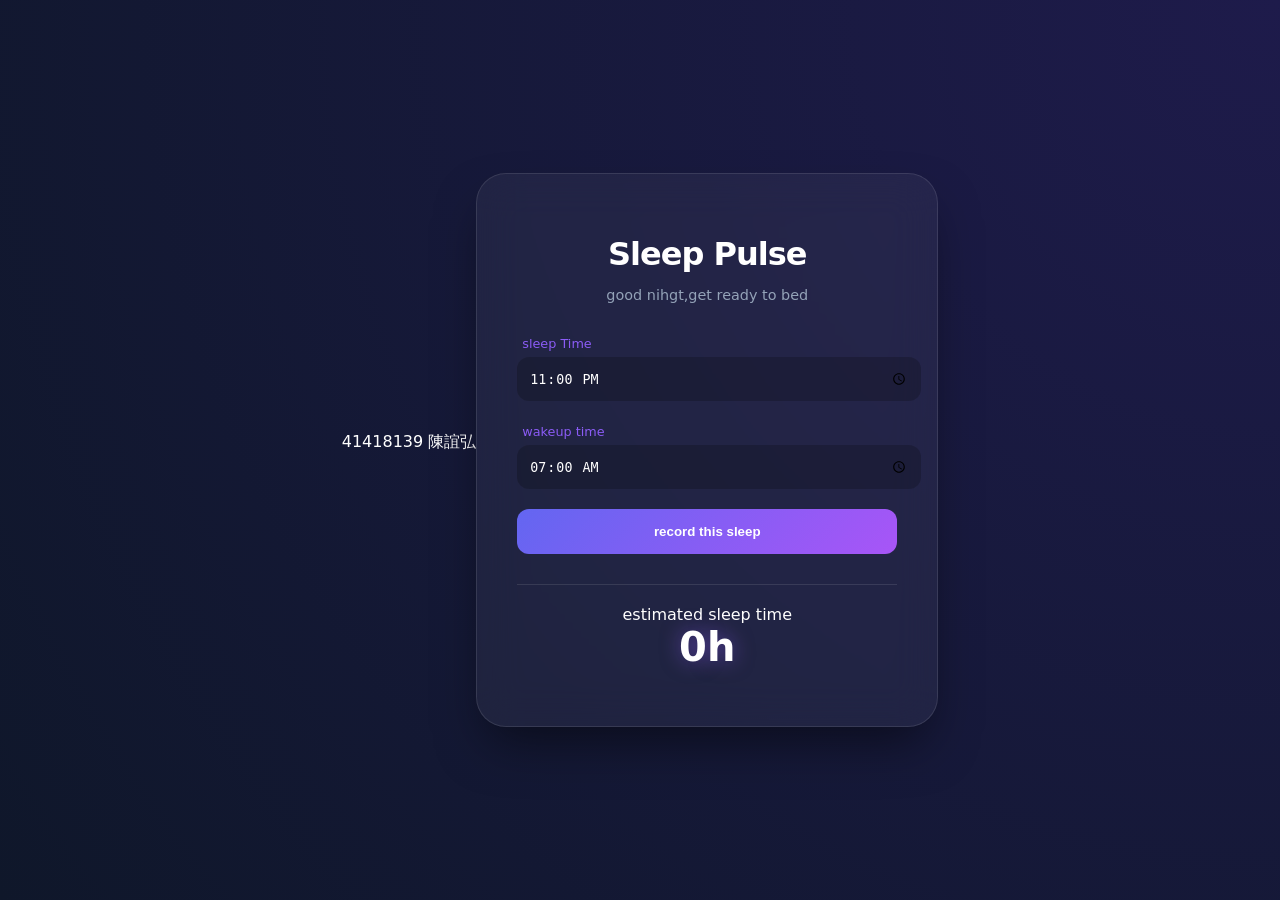
==== index.html @ 24d3fe04 "Update and rename sleepfollow.html to index.html" ====
<!DOCTYPE html>
<html lang="zh-TW">
<head>
    <meta charset="UTF-8"> <title>Sleep follower</title>
    <link rel="stylesheet" href="sleepfollow.css"> </head>
<body>
    <p style="text-align: center;margin-top:0;">41418139 陳誼弘</p>

    <div class="vibe-container"> <header>
            <h1>Sleep Pulse</h1> <p class="subtitle">good nihgt,get ready to bed</p> </header>

        <div class="tracker-card"> <div class="input-group">
                <label>sleep Time</label>
                <input type="time" id="sleepTime" value="23:00"> </div>

            <div class="input-group">
                <label>wakeup time</label>
                <input type="time" id="wakeTime" value="07:00"> </div>

            <button id="trackBtn">record this sleep</button> </div>

        <div class="stats-area" id="statsArea">
            <div class="stat-box">
                <span class="label">estimated sleep time</span>
                <span class="value" id="hoursResult">0h</span> </div>
        </div>

        <ul class="log-list" id="logList"></ul> 
    </div>

    <script src="sleepfollow.js"></script> </body>

</html>
---- sleepfollow.css ----
/* 定義全域變數與背景 */
:root {
    --night-blue: #0f172a; /* 深夜底色 */
    --vibe-purple: #8b5cf6; /* 靈動紫色 */
    --glass: rgba(255, 255, 255, 0.05); /* 磨砂玻璃半透明色 */
}

body {
    margin: 0;
    height: 100vh;
    display: flex; /* 使用 Flexbox 置中整體 */
    justify-content: center;
    align-items: center;
    background: radial-gradient(circle at top right, #1e1b4b, var(--night-blue)); /* 徑向漸層營造空間感 */
    color: white;
    font-family: 'Segoe UI', system-ui, sans-serif;
    overflow: hidden; /* 防止滾動條破壞氛圍 */
}

/* 磨砂玻璃容器 */
.vibe-container {
    width: 380px;
    padding: 40px;
    background: var(--glass); /* 半透明背景 */
    backdrop-filter: blur(20px); /* 核心：背景模糊效果 */
    border: 1px solid rgba(255, 255, 255, 0.1); /* 極細邊框增強質感 */
    border-radius: 30px; /* 大圓角 */
    box-shadow: 0 25px 50px -12px rgba(0, 0, 0, 0.5); /* 懸浮深層陰影 */
    text-align: center;
}

h1 {
    font-size: 2rem;
    letter-spacing: -1px; /* 緊湊字體排版 */
    margin-bottom: 5px;
}

.subtitle {
    font-size: 0.9rem;
    color: #94a3b8; /* 灰藍色辅助文字 */
    margin-bottom: 30px;
}

.input-group {
    margin-bottom: 20px;
    text-align: left;
}

label {
    font-size: 0.8rem;
    color: var(--vibe-purple); /* 紫色標籤 */
    margin-left: 5px;
}

input[type="time"] {
    width: 100%;
    background: rgba(0, 0, 0, 0.2); /* 輸入框深色背景 */
    border: none;
    padding: 12px;
    color: white;
    border-radius: 12px;
    margin-top: 5px;
    outline: none; /* 移除點擊藍框 */
}

button {
    width: 100%;
    padding: 15px;
    background: linear-gradient(135deg, #6366f1, #a855f7); /* 按鈕漸層 */
    border: none;
    border-radius: 12px;
    color: white;
    font-weight: bold;
    cursor: pointer;
    transition: transform 0.2s, box-shadow 0.2s; /* 加入點擊過渡動畫 */
}

button:active {
    transform: scale(0.95); /* 點擊時縮小的 Q 彈感 */
}

.stats-area {
    margin-top: 30px;
    padding-top: 20px;
    border-top: 1px solid rgba(255, 255, 255, 0.1);
}

.value {
    font-size: 2.5rem;
    font-weight: 800;
    display: block; /* 讓數字獨佔一行 */
    text-shadow: 0 0 20px rgba(139, 92, 246, 0.5); /* 數字發光效果 */
}
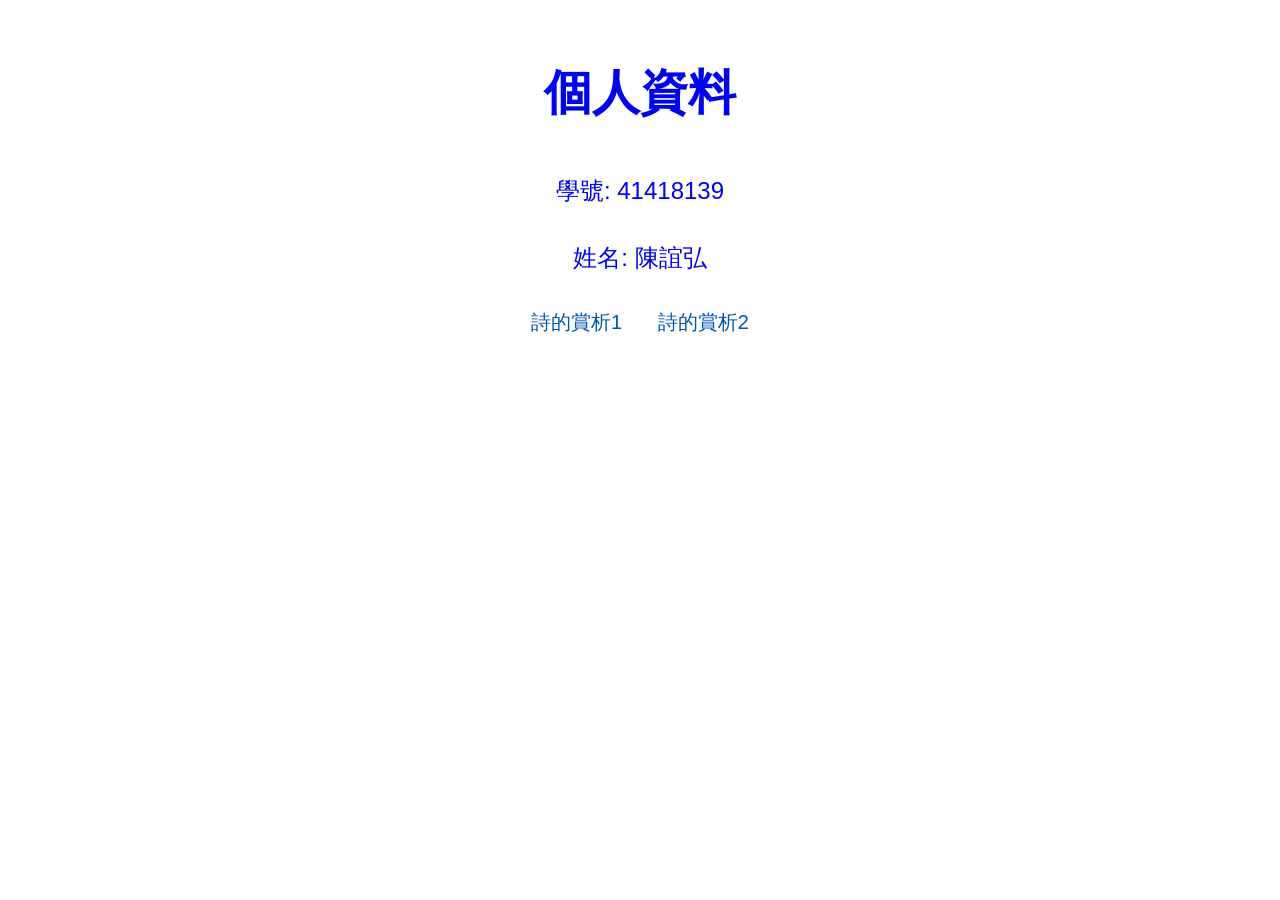
==== commit 3e3adfbb: "Revise index.html for personal webpage layout" ====
--- a/index.html
+++ b/index.html
@@ -1,33 +1,47 @@
 <!DOCTYPE html>
-<html lang="zh-TW">
+<html lang="zh-Hant">
 <head>
-    <meta charset="UTF-8"> <title>Sleep follower</title>
-    <link rel="stylesheet" href="sleepfollow.css"> </head>
+    <meta charset="UTF-8">
+    <meta name="viewport" content="width=device-width, initial-scale=1.0">
+    <title>個人網頁 - 陳誼弘</title>
+    <style>
+        body {
+            font-family: "Microsoft JhengHei", sans-serif;
+            text-align: center;
+            margin-top: 50px;
+        }
+        .profile {
+            color: blue;
+            text-align: center;
+            font-size: 24px;
+            line-height: 1.8;
+        }
+        .links {
+            margin-top: 30px;
+            font-size: 20px;
+        }
+        .links a {
+            margin: 0 15px;
+            text-decoration: none;
+            color: #0056b3;
+        }
+        .links a:hover {
+            text-decoration: underline;
+        }
+    </style>
+</head>
 <body>
-    <p style="text-align: center;margin-top:0;">41418139 陳誼弘</p>
 
-    <div class="vibe-container"> <header>
-            <h1>Sleep Pulse</h1> <p class="subtitle">good nihgt,get ready to bed</p> </header>
-
-        <div class="tracker-card"> <div class="input-group">
-                <label>sleep Time</label>
-                <input type="time" id="sleepTime" value="23:00"> </div>
-
-            <div class="input-group">
-                <label>wakeup time</label>
-                <input type="time" id="wakeTime" value="07:00"> </div>
-
-            <button id="trackBtn">record this sleep</button> </div>
-
-        <div class="stats-area" id="statsArea">
-            <div class="stat-box">
-                <span class="label">estimated sleep time</span>
-                <span class="value" id="hoursResult">0h</span> </div>
-        </div>
-
-        <ul class="log-list" id="logList"></ul> 
+    <div class="profile">
+        <h1>個人資料</h1>
+        <p>學號: 41418139</p>
+        <p>姓名: 陳誼弘</p>
     </div>
 
-    <script src="sleepfollow.js"></script> </body>
+    <div class="links">
+        <a href="poem1.html">詩的賞析1</a>
+        <a href="poem2.html">詩的賞析2</a>
+    </div>
 
+</body>
 </html>
